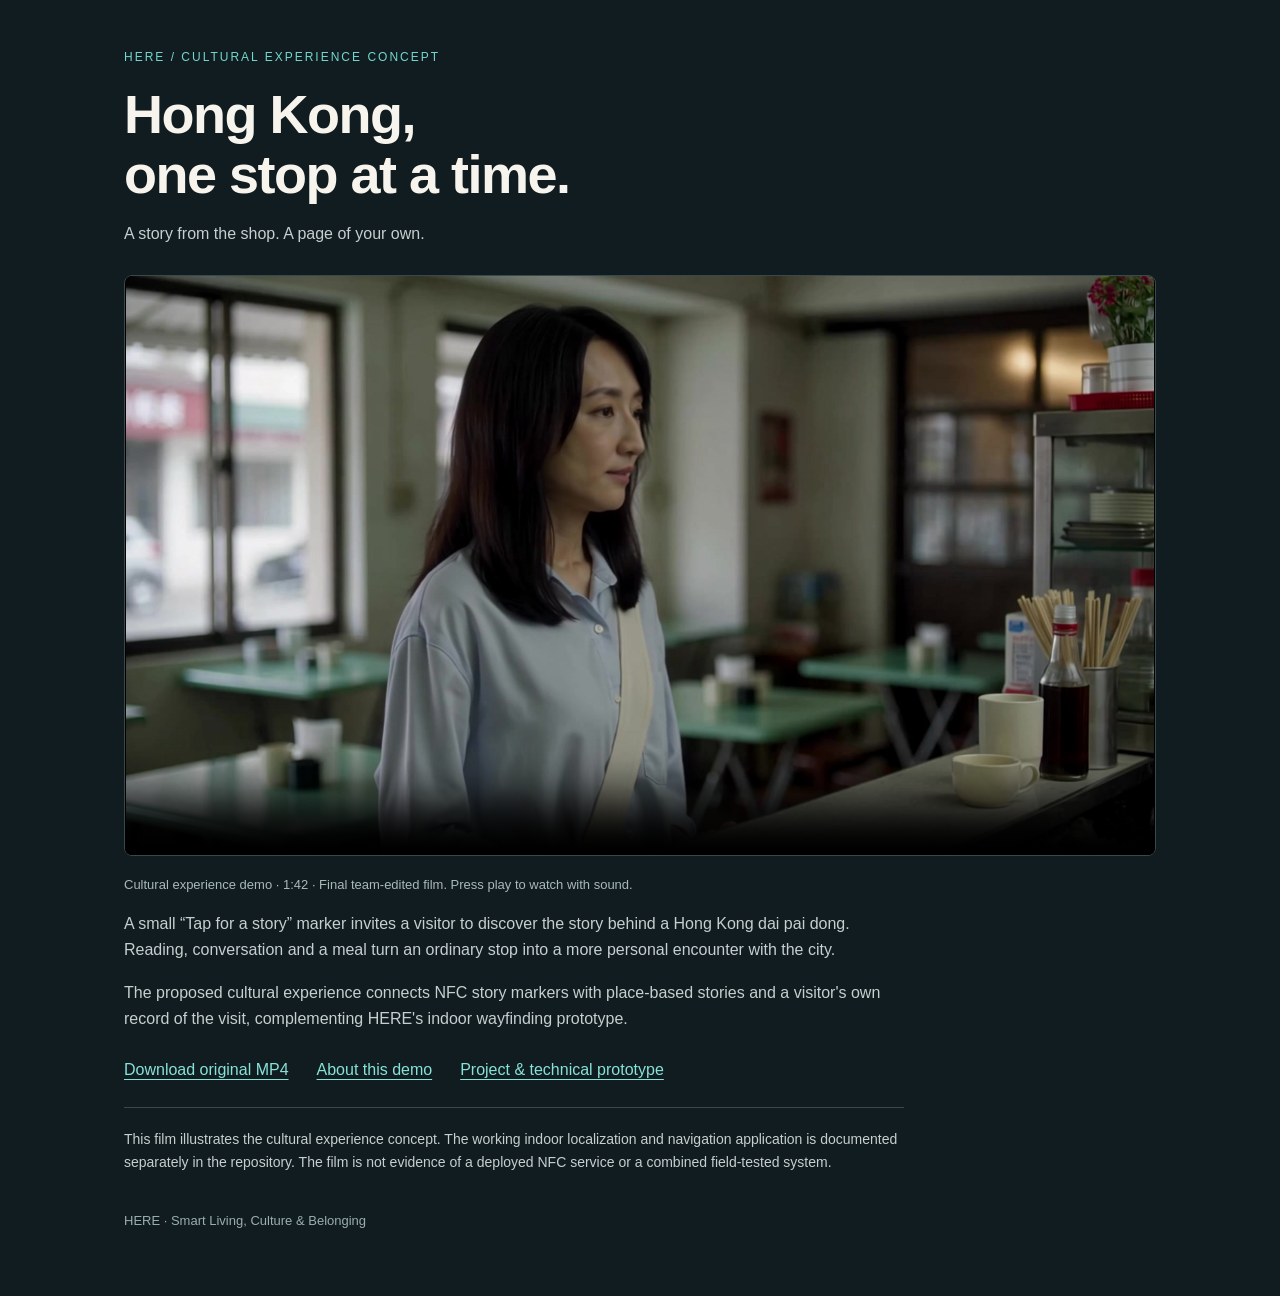
==== docs/cultural-demo.html @ 2994b1b9 "Add cultural experience film, introduction and browser player" ====
<!doctype html>
<html lang="en">
<head>
  <meta charset="utf-8">
  <meta name="viewport" content="width=device-width, initial-scale=1">
  <meta name="description" content="HERE cultural experience concept demo: Hong Kong, one stop at a time.">
  <title>HERE — Cultural experience demo</title>
  <style>
    :root{color-scheme:dark}*{box-sizing:border-box}body{margin:0;background:#111c20;color:#f6f4ec;font-family:Arial,Helvetica,sans-serif;line-height:1.65}main{max-width:1080px;margin:auto;padding:48px 24px 64px}.eyebrow{color:#72d7ce;text-transform:uppercase;font-size:12px;letter-spacing:2px}h1{font-size:clamp(30px,5vw,54px);line-height:1.12;font-weight:600;letter-spacing:-1.5px;margin:16px 0}p{max-width:780px;color:#c6cfcf}video{display:block;width:100%;aspect-ratio:16/9;background:#000;margin:28px 0 18px;border:1px solid #38484b;border-radius:8px}a{color:#87e2d8;text-underline-offset:4px}.links{display:flex;flex-wrap:wrap;gap:12px 28px;margin:24px 0}.note{border-top:1px solid #38484b;padding-top:20px;font-size:14px}.caption{font-size:13px;color:#a8b9b8}.error{color:#ffe5b8}footer{margin-top:36px;font-size:13px;color:#9aaead}
  </style>
</head>
<body>
<main>
  <div class="eyebrow">HERE / Cultural experience concept</div>
  <h1>Hong Kong,<br>one stop at a time.</h1>
  <p>A story from the shop. A page of your own.</p>
  <video id="demo" controls playsinline preload="metadata" poster="media/cultural-poster.jpg" aria-label="HERE cultural experience demonstration">
    <source src="media/cultural-demo.mp4" type="video/mp4">
    Your browser does not support embedded video. Please use the original MP4 download below.
  </video>
  <div class="caption">Cultural experience demo · 1:42 · Final team-edited film. Press play to watch with sound.</div>
  <p id="video-error" class="error" hidden>The video could not be loaded. Please try the original MP4 download below.</p>
  <p>A small “Tap for a story” marker invites a visitor to discover the story behind a Hong Kong dai pai dong. Reading, conversation and a meal turn an ordinary stop into a more personal encounter with the city.</p>
  <p>The proposed cultural experience connects NFC story markers with place-based stories and a visitor's own record of the visit, complementing HERE's indoor wayfinding prototype.</p>
  <div class="links">
    <a href="https://github.com/Kugel-M/Here/releases/download/cultural-demo-v1/Cultural-demo-original.mp4">Download original MP4</a>
    <a href="https://github.com/Kugel-M/Here/tree/main/demo/cultural">About this demo</a>
    <a href="https://github.com/Kugel-M/Here">Project &amp; technical prototype</a>
  </div>
  <p class="note">This film illustrates the cultural experience concept. The working indoor localization and navigation application is documented separately in the repository. The film is not evidence of a deployed NFC service or a combined field-tested system.</p>
  <footer>HERE · Smart Living, Culture &amp; Belonging</footer>
</main>
<script>document.getElementById('demo').addEventListener('error',function(){document.getElementById('video-error').hidden=false;});</script>
</body>
</html>
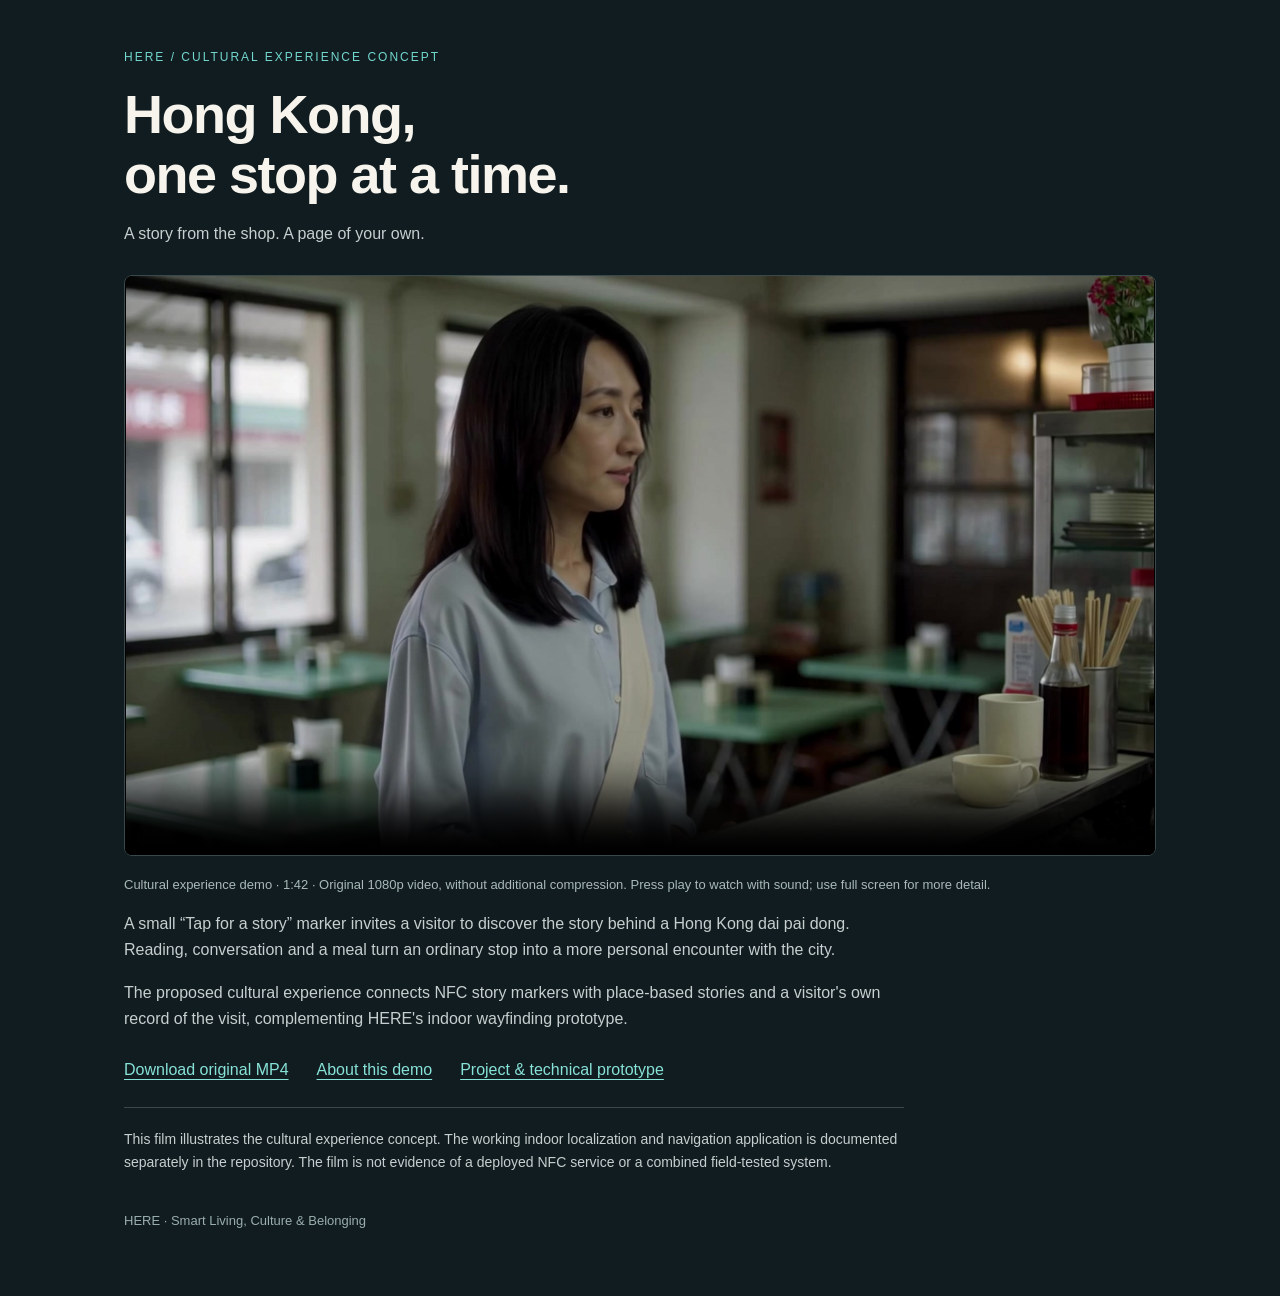
==== commit 25bd9bc6: "Play original quality cultural demo without re-encoding" ====
--- a/docs/cultural-demo.html
+++ b/docs/cultural-demo.html
@@ -15,10 +15,10 @@
   <h1>Hong Kong,<br>one stop at a time.</h1>
   <p>A story from the shop. A page of your own.</p>
   <video id="demo" controls playsinline preload="metadata" poster="media/cultural-poster.jpg" aria-label="HERE cultural experience demonstration">
-    <source src="media/cultural-demo.mp4" type="video/mp4">
+    <source src="media/cultural-demo-original.mp4" type="video/mp4">
     Your browser does not support embedded video. Please use the original MP4 download below.
   </video>
-  <div class="caption">Cultural experience demo · 1:42 · Final team-edited film. Press play to watch with sound.</div>
+  <div class="caption">Cultural experience demo · 1:42 · Original 1080p video, without additional compression. Press play to watch with sound; use full screen for more detail.</div>
   <p id="video-error" class="error" hidden>The video could not be loaded. Please try the original MP4 download below.</p>
   <p>A small “Tap for a story” marker invites a visitor to discover the story behind a Hong Kong dai pai dong. Reading, conversation and a meal turn an ordinary stop into a more personal encounter with the city.</p>
   <p>The proposed cultural experience connects NFC story markers with place-based stories and a visitor's own record of the visit, complementing HERE's indoor wayfinding prototype.</p>
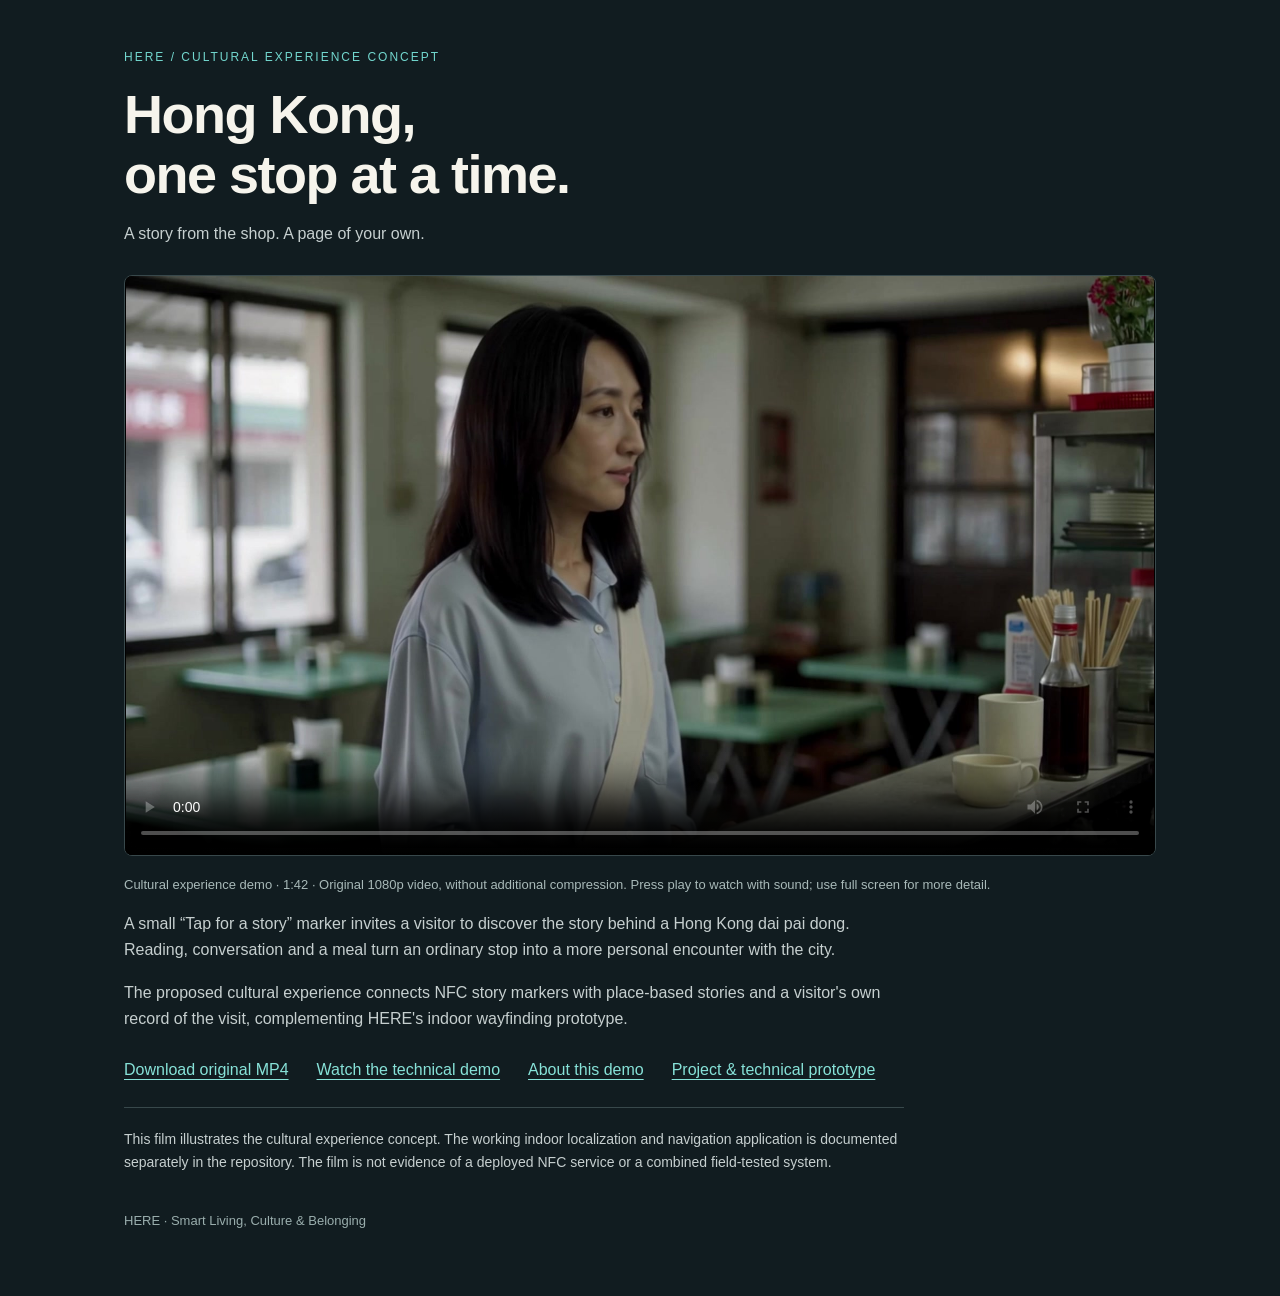
==== commit 914766f3: "Publish revised technical demo and direct playback page" ====
--- a/docs/cultural-demo.html
+++ b/docs/cultural-demo.html
@@ -24,6 +24,7 @@
   <p>The proposed cultural experience connects NFC story markers with place-based stories and a visitor's own record of the visit, complementing HERE's indoor wayfinding prototype.</p>
   <div class="links">
     <a href="https://github.com/Kugel-M/Here/releases/download/cultural-demo-v1/Cultural-demo-original.mp4">Download original MP4</a>
+    <a href="technical-demo.html">Watch the technical demo</a>
     <a href="https://github.com/Kugel-M/Here/tree/main/demo/cultural">About this demo</a>
     <a href="https://github.com/Kugel-M/Here">Project &amp; technical prototype</a>
   </div>
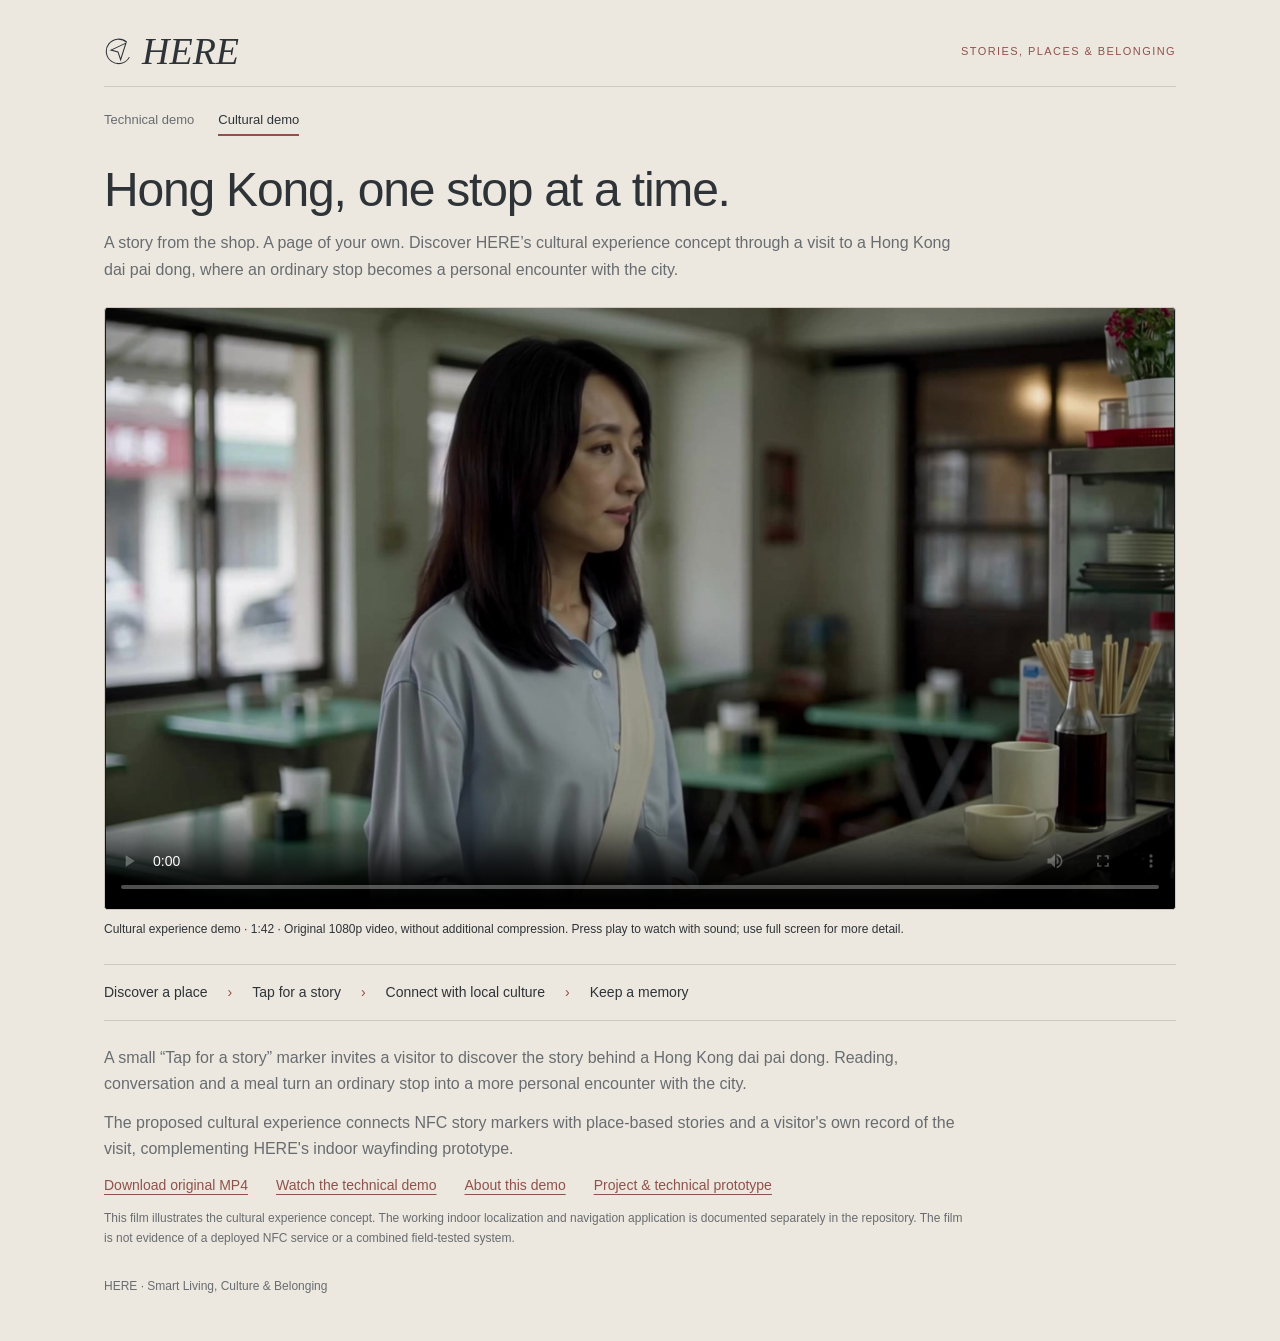
==== commit f6e3c5fd: "Unify technical and cultural demo page design" ====
--- a/docs/cultural-demo.html
+++ b/docs/cultural-demo.html
@@ -5,29 +5,35 @@
   <meta name="viewport" content="width=device-width, initial-scale=1">
   <meta name="description" content="HERE cultural experience concept demo: Hong Kong, one stop at a time.">
   <title>HERE — Cultural experience demo</title>
-  <style>
-    :root{color-scheme:dark}*{box-sizing:border-box}body{margin:0;background:#111c20;color:#f6f4ec;font-family:Arial,Helvetica,sans-serif;line-height:1.65}main{max-width:1080px;margin:auto;padding:48px 24px 64px}.eyebrow{color:#72d7ce;text-transform:uppercase;font-size:12px;letter-spacing:2px}h1{font-size:clamp(30px,5vw,54px);line-height:1.12;font-weight:600;letter-spacing:-1.5px;margin:16px 0}p{max-width:780px;color:#c6cfcf}video{display:block;width:100%;aspect-ratio:16/9;background:#000;margin:28px 0 18px;border:1px solid #38484b;border-radius:8px}a{color:#87e2d8;text-underline-offset:4px}.links{display:flex;flex-wrap:wrap;gap:12px 28px;margin:24px 0}.note{border-top:1px solid #38484b;padding-top:20px;font-size:14px}.caption{font-size:13px;color:#a8b9b8}.error{color:#ffe5b8}footer{margin-top:36px;font-size:13px;color:#9aaead}
-  </style>
+  <link rel="stylesheet" href="demo.css?v=1">
 </head>
 <body>
 <main>
-  <div class="eyebrow">HERE / Cultural experience concept</div>
-  <h1>Hong Kong,<br>one stop at a time.</h1>
-  <p>A story from the shop. A page of your own.</p>
+  <header>
+    <a class="brand" href="https://github.com/Kugel-M/Here" aria-label="HERE project repository"><svg viewBox="0 0 32 32" aria-hidden="true"><path d="M26 6a14 14 0 1 0 3 17M8 15l17-8-6 19-3-9Z"/></svg>HERE</a>
+    <div class="eyebrow">Stories, places &amp; belonging</div>
+  </header>
+  <nav class="demo-nav" aria-label="Demonstrations">
+    <a href="technical-demo.html">Technical demo</a>
+    <a href="cultural-demo.html" aria-current="page">Cultural demo</a>
+  </nav>
+  <h1>Hong Kong, one stop at a time.</h1>
+  <p>A story from the shop. A page of your own. Discover HERE’s cultural experience concept through a visit to a Hong Kong dai pai dong, where an ordinary stop becomes a personal encounter with the city.</p>
   <video id="demo" controls playsinline preload="metadata" poster="media/cultural-poster.jpg" aria-label="HERE cultural experience demonstration">
     <source src="media/cultural-demo-original.mp4" type="video/mp4">
     Your browser does not support embedded video. Please use the original MP4 download below.
   </video>
   <div class="caption">Cultural experience demo · 1:42 · Original 1080p video, without additional compression. Press play to watch with sound; use full screen for more detail.</div>
   <p id="video-error" class="error" hidden>The video could not be loaded. Please try the original MP4 download below.</p>
+  <div class="flow" aria-label="Cultural experience journey">Discover a place <span>›</span> Tap for a story <span>›</span> Connect with local culture <span>›</span> Keep a memory</div>
   <p>A small “Tap for a story” marker invites a visitor to discover the story behind a Hong Kong dai pai dong. Reading, conversation and a meal turn an ordinary stop into a more personal encounter with the city.</p>
   <p>The proposed cultural experience connects NFC story markers with place-based stories and a visitor's own record of the visit, complementing HERE's indoor wayfinding prototype.</p>
-  <div class="links">
+  <nav class="links" aria-label="Demo links">
     <a href="https://github.com/Kugel-M/Here/releases/download/cultural-demo-v1/Cultural-demo-original.mp4">Download original MP4</a>
     <a href="technical-demo.html">Watch the technical demo</a>
     <a href="https://github.com/Kugel-M/Here/tree/main/demo/cultural">About this demo</a>
     <a href="https://github.com/Kugel-M/Here">Project &amp; technical prototype</a>
-  </div>
+  </nav>
   <p class="note">This film illustrates the cultural experience concept. The working indoor localization and navigation application is documented separately in the repository. The film is not evidence of a deployed NFC service or a combined field-tested system.</p>
   <footer>HERE · Smart Living, Culture &amp; Belonging</footer>
 </main>
--- a/docs/demo.css
+++ b/docs/demo.css
@@ -0,0 +1,3 @@
+:root{color-scheme:light;--paper:#ede8df;--ink:#2e3338;--muted:#686c70;--accent:#8f514b;--line:#cec8bf}*{box-sizing:border-box}body{margin:0;background:var(--paper);color:var(--ink);font-family:"Trebuchet MS",Arial,sans-serif;line-height:1.65}main{max-width:1120px;margin:auto;padding:32px 24px 44px}header{display:flex;justify-content:space-between;align-items:center;gap:20px;border-bottom:1px solid var(--line);padding-bottom:16px}.brand{display:flex;align-items:center;gap:10px;color:var(--ink);text-decoration:none;font-family:Baskerville,"Palatino Linotype",Georgia,serif;font-style:italic;font-size:38px;line-height:1}.brand svg{width:28px;height:28px;fill:none;stroke:currentColor;stroke-width:1.2}.eyebrow{text-transform:uppercase;letter-spacing:.13em;color:var(--accent);font-size:11px}h1{font-size:clamp(28px,4.5vw,48px);line-height:1.16;letter-spacing:-1.2px;font-weight:500;margin:26px 0 12px}p{max-width:870px;color:var(--muted);margin:12px 0}video{display:block;width:100%;aspect-ratio:16/9;background:#151b1b;margin-top:24px;border:1px solid var(--line);border-radius:4px}.caption{font-size:12px;margin-top:10px}.flow{display:flex;flex-wrap:wrap;align-items:center;gap:12px 20px;border-block:1px solid var(--line);padding:16px 0;margin:24px 0;font-size:14px}.flow span{color:var(--accent)}a{color:var(--accent);text-underline-offset:4px}.links{display:flex;flex-wrap:wrap;gap:12px 28px;font-size:14px}.note,footer{font-size:12px}.error{color:#9c382d}footer{margin-top:28px;color:var(--muted)}@media(max-width:560px){main{padding:22px 16px 30px}.eyebrow{font-size:9px;max-width:160px;text-align:right}h1{margin-top:24px}.flow{gap:8px 12px;font-size:12px}}
+.demo-nav{display:flex;gap:24px;margin:18px 0 0;font-size:13px}.demo-nav a{color:var(--muted);text-decoration:none;padding:4px 0;border-bottom:2px solid transparent}.demo-nav a[aria-current="page"]{color:var(--ink);border-color:var(--accent)}.demo-nav a:hover{color:var(--accent)}a:focus-visible{outline:2px solid var(--accent);outline-offset:5px}.flow{list-style:none;padding-left:0}.flow li{display:flex;gap:16px;align-items:center}.flow li+li:before{content:"›";color:var(--accent)}
+
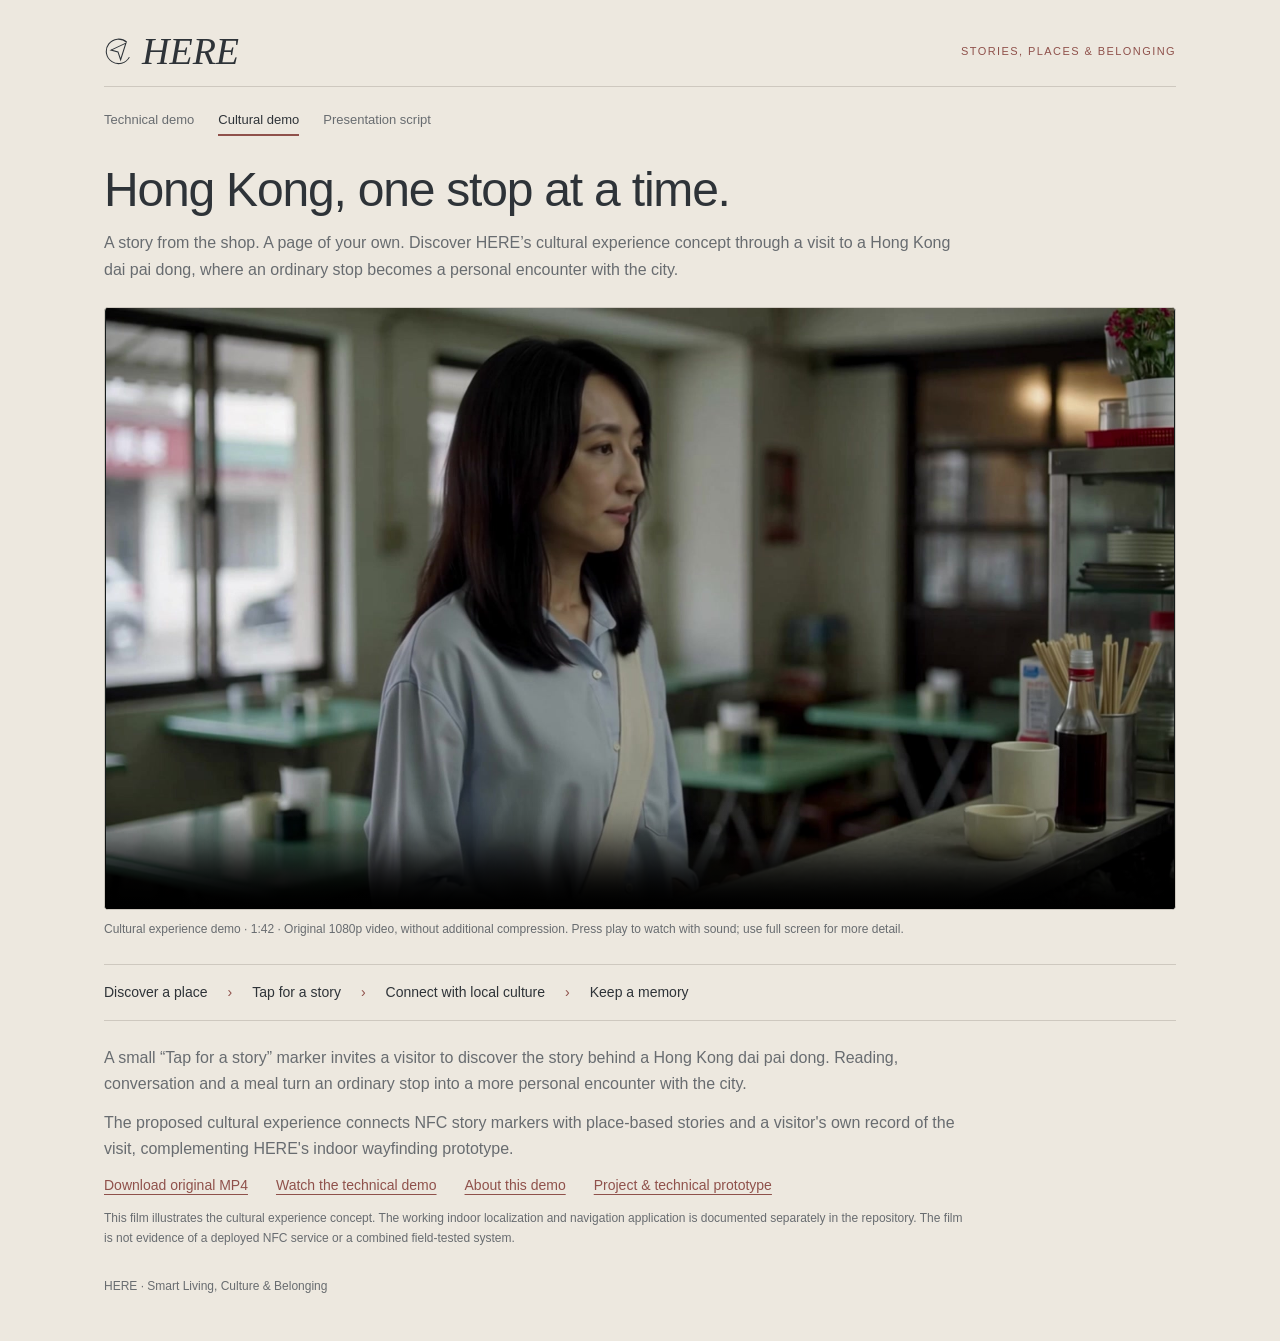
==== commit 7bda9963: "Publish readable slide-by-slide English presentation script" ====
--- a/docs/cultural-demo.html
+++ b/docs/cultural-demo.html
@@ -5,7 +5,7 @@
   <meta name="viewport" content="width=device-width, initial-scale=1">
   <meta name="description" content="HERE cultural experience concept demo: Hong Kong, one stop at a time.">
   <title>HERE — Cultural experience demo</title>
-  <link rel="stylesheet" href="demo.css?v=1">
+  <link rel="stylesheet" href="demo.css?v=2">
 </head>
 <body>
 <main>
@@ -16,6 +16,7 @@
   <nav class="demo-nav" aria-label="Demonstrations">
     <a href="technical-demo.html">Technical demo</a>
     <a href="cultural-demo.html" aria-current="page">Cultural demo</a>
+    <a href="presentation-script.html">Presentation script</a>
   </nav>
   <h1>Hong Kong, one stop at a time.</h1>
   <p>A story from the shop. A page of your own. Discover HERE’s cultural experience concept through a visit to a Hong Kong dai pai dong, where an ordinary stop becomes a personal encounter with the city.</p>
--- a/docs/demo.css
+++ b/docs/demo.css
@@ -1,3 +1,5 @@
 :root{color-scheme:light;--paper:#ede8df;--ink:#2e3338;--muted:#686c70;--accent:#8f514b;--line:#cec8bf}*{box-sizing:border-box}body{margin:0;background:var(--paper);color:var(--ink);font-family:"Trebuchet MS",Arial,sans-serif;line-height:1.65}main{max-width:1120px;margin:auto;padding:32px 24px 44px}header{display:flex;justify-content:space-between;align-items:center;gap:20px;border-bottom:1px solid var(--line);padding-bottom:16px}.brand{display:flex;align-items:center;gap:10px;color:var(--ink);text-decoration:none;font-family:Baskerville,"Palatino Linotype",Georgia,serif;font-style:italic;font-size:38px;line-height:1}.brand svg{width:28px;height:28px;fill:none;stroke:currentColor;stroke-width:1.2}.eyebrow{text-transform:uppercase;letter-spacing:.13em;color:var(--accent);font-size:11px}h1{font-size:clamp(28px,4.5vw,48px);line-height:1.16;letter-spacing:-1.2px;font-weight:500;margin:26px 0 12px}p{max-width:870px;color:var(--muted);margin:12px 0}video{display:block;width:100%;aspect-ratio:16/9;background:#151b1b;margin-top:24px;border:1px solid var(--line);border-radius:4px}.caption{font-size:12px;margin-top:10px}.flow{display:flex;flex-wrap:wrap;align-items:center;gap:12px 20px;border-block:1px solid var(--line);padding:16px 0;margin:24px 0;font-size:14px}.flow span{color:var(--accent)}a{color:var(--accent);text-underline-offset:4px}.links{display:flex;flex-wrap:wrap;gap:12px 28px;font-size:14px}.note,footer{font-size:12px}.error{color:#9c382d}footer{margin-top:28px;color:var(--muted)}@media(max-width:560px){main{padding:22px 16px 30px}.eyebrow{font-size:9px;max-width:160px;text-align:right}h1{margin-top:24px}.flow{gap:8px 12px;font-size:12px}}
 .demo-nav{display:flex;gap:24px;margin:18px 0 0;font-size:13px}.demo-nav a{color:var(--muted);text-decoration:none;padding:4px 0;border-bottom:2px solid transparent}.demo-nav a[aria-current="page"]{color:var(--ink);border-color:var(--accent)}.demo-nav a:hover{color:var(--accent)}a:focus-visible{outline:2px solid var(--accent);outline-offset:5px}.flow{list-style:none;padding-left:0}.flow li{display:flex;gap:16px;align-items:center}.flow li+li:before{content:"›";color:var(--accent)}
 
+
+.demo-nav{flex-wrap:wrap;row-gap:8px}.caption{color:var(--muted)}
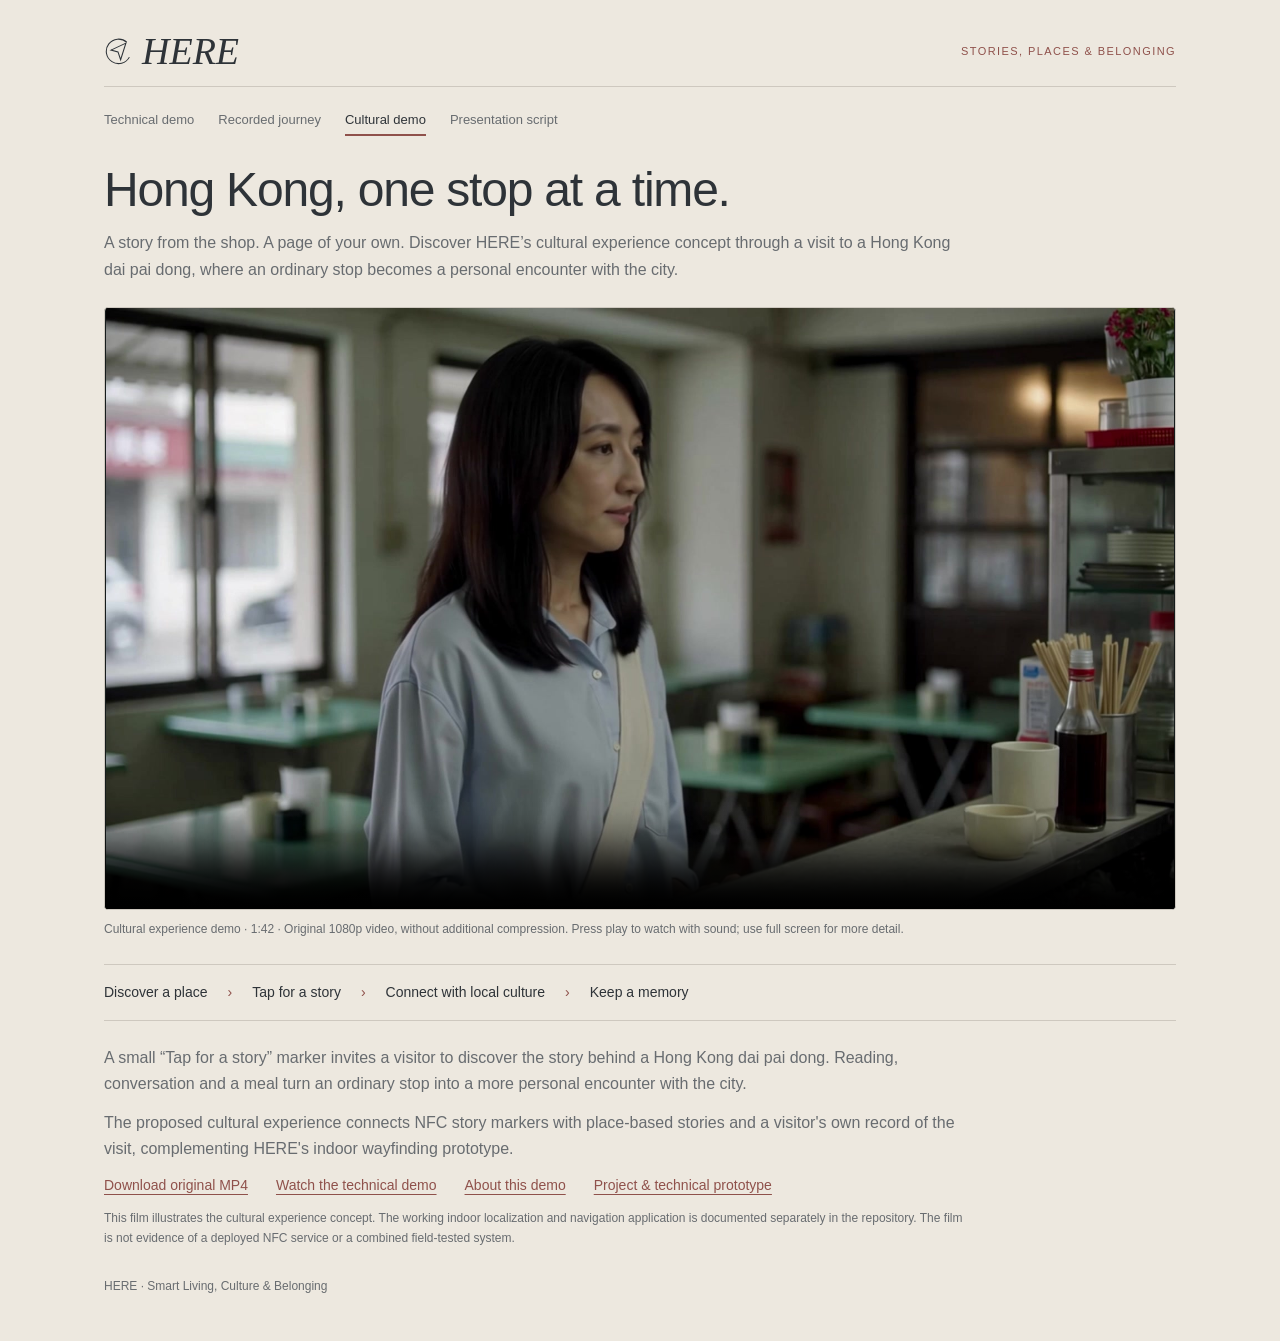
==== commit 363188f3: "Add interactive recorded navigation success case" ====
--- a/docs/cultural-demo.html
+++ b/docs/cultural-demo.html
@@ -15,6 +15,7 @@
   </header>
   <nav class="demo-nav" aria-label="Demonstrations">
     <a href="technical-demo.html">Technical demo</a>
+    <a href="recorded-case.html">Recorded journey</a>
     <a href="cultural-demo.html" aria-current="page">Cultural demo</a>
     <a href="presentation-script.html">Presentation script</a>
   </nav>
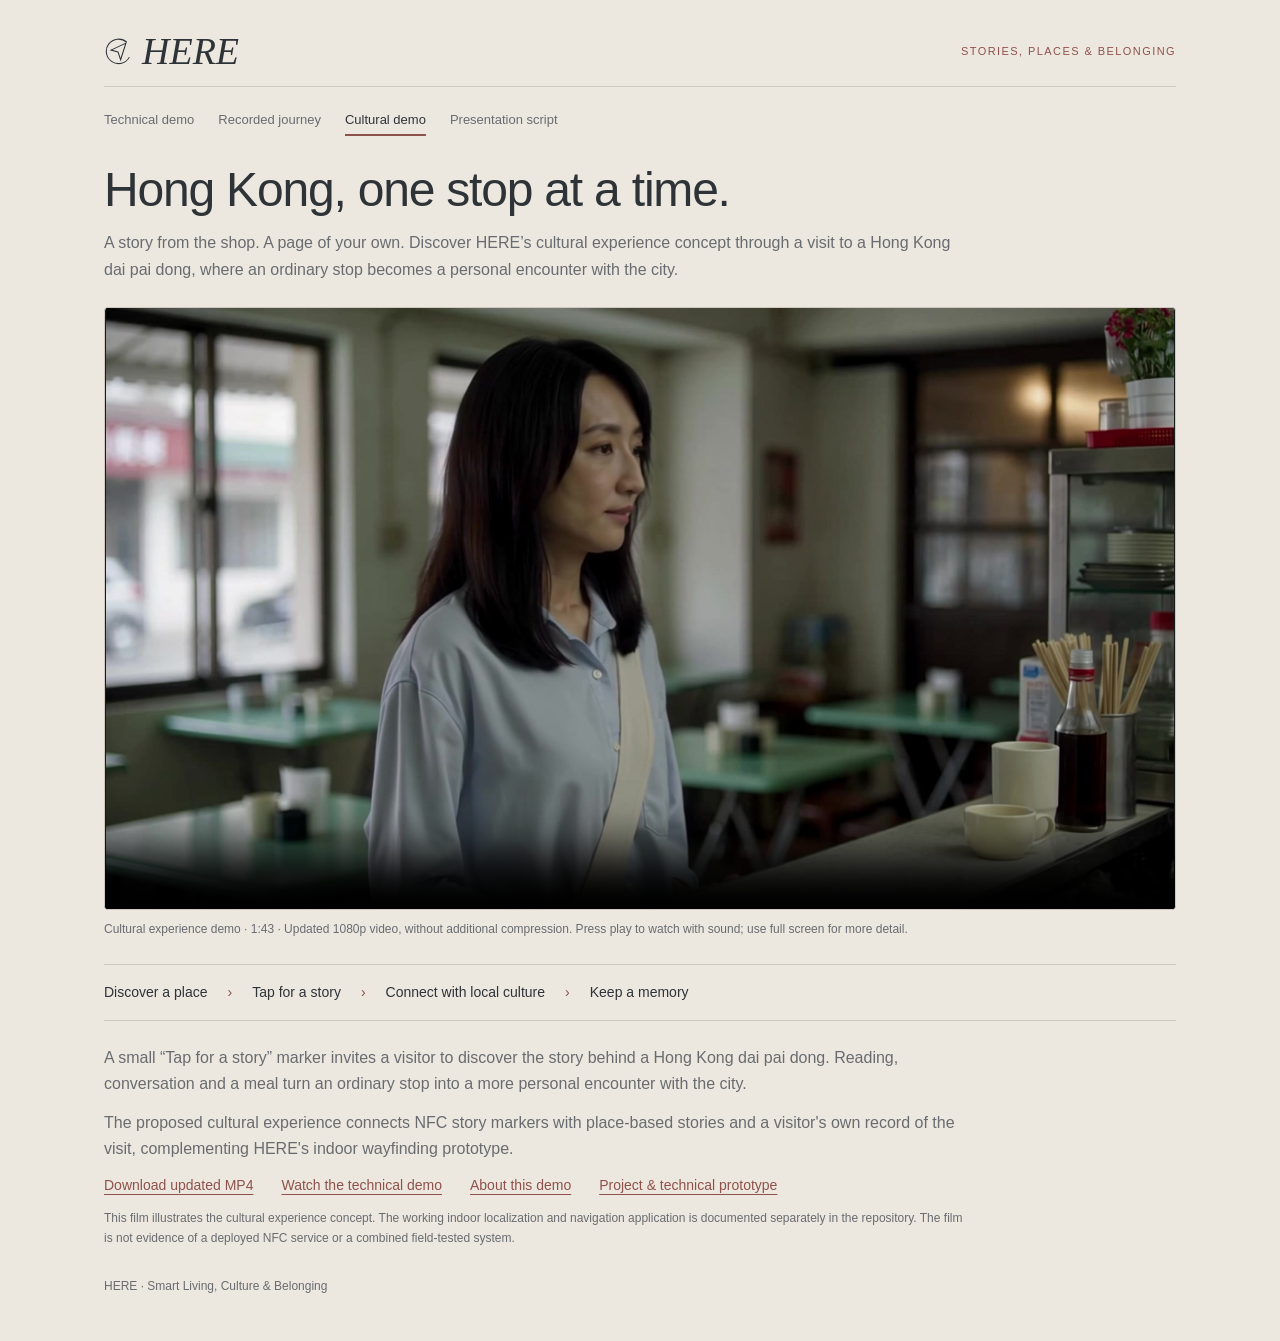
==== commit 365b9019: "Update cultural demo with revised team film" ====
--- a/docs/cultural-demo.html
+++ b/docs/cultural-demo.html
@@ -22,16 +22,16 @@
   <h1>Hong Kong, one stop at a time.</h1>
   <p>A story from the shop. A page of your own. Discover HERE’s cultural experience concept through a visit to a Hong Kong dai pai dong, where an ordinary stop becomes a personal encounter with the city.</p>
   <video id="demo" controls playsinline preload="metadata" poster="media/cultural-poster.jpg" aria-label="HERE cultural experience demonstration">
-    <source src="media/cultural-demo-original.mp4" type="video/mp4">
+    <source src="media/cultural-demo-original.mp4?v=20261023" type="video/mp4">
     Your browser does not support embedded video. Please use the original MP4 download below.
   </video>
-  <div class="caption">Cultural experience demo · 1:42 · Original 1080p video, without additional compression. Press play to watch with sound; use full screen for more detail.</div>
+  <div class="caption">Cultural experience demo · 1:43 · Updated 1080p video, without additional compression. Press play to watch with sound; use full screen for more detail.</div>
   <p id="video-error" class="error" hidden>The video could not be loaded. Please try the original MP4 download below.</p>
   <div class="flow" aria-label="Cultural experience journey">Discover a place <span>›</span> Tap for a story <span>›</span> Connect with local culture <span>›</span> Keep a memory</div>
   <p>A small “Tap for a story” marker invites a visitor to discover the story behind a Hong Kong dai pai dong. Reading, conversation and a meal turn an ordinary stop into a more personal encounter with the city.</p>
   <p>The proposed cultural experience connects NFC story markers with place-based stories and a visitor's own record of the visit, complementing HERE's indoor wayfinding prototype.</p>
   <nav class="links" aria-label="Demo links">
-    <a href="https://github.com/Kugel-M/Here/releases/download/cultural-demo-v1/Cultural-demo-original.mp4">Download original MP4</a>
+    <a href="https://github.com/Kugel-M/Here/releases/download/cultural-demo-v2/Cultural-demo-updated-20261023.mp4">Download updated MP4</a>
     <a href="technical-demo.html">Watch the technical demo</a>
     <a href="https://github.com/Kugel-M/Here/tree/main/demo/cultural">About this demo</a>
     <a href="https://github.com/Kugel-M/Here">Project &amp; technical prototype</a>
